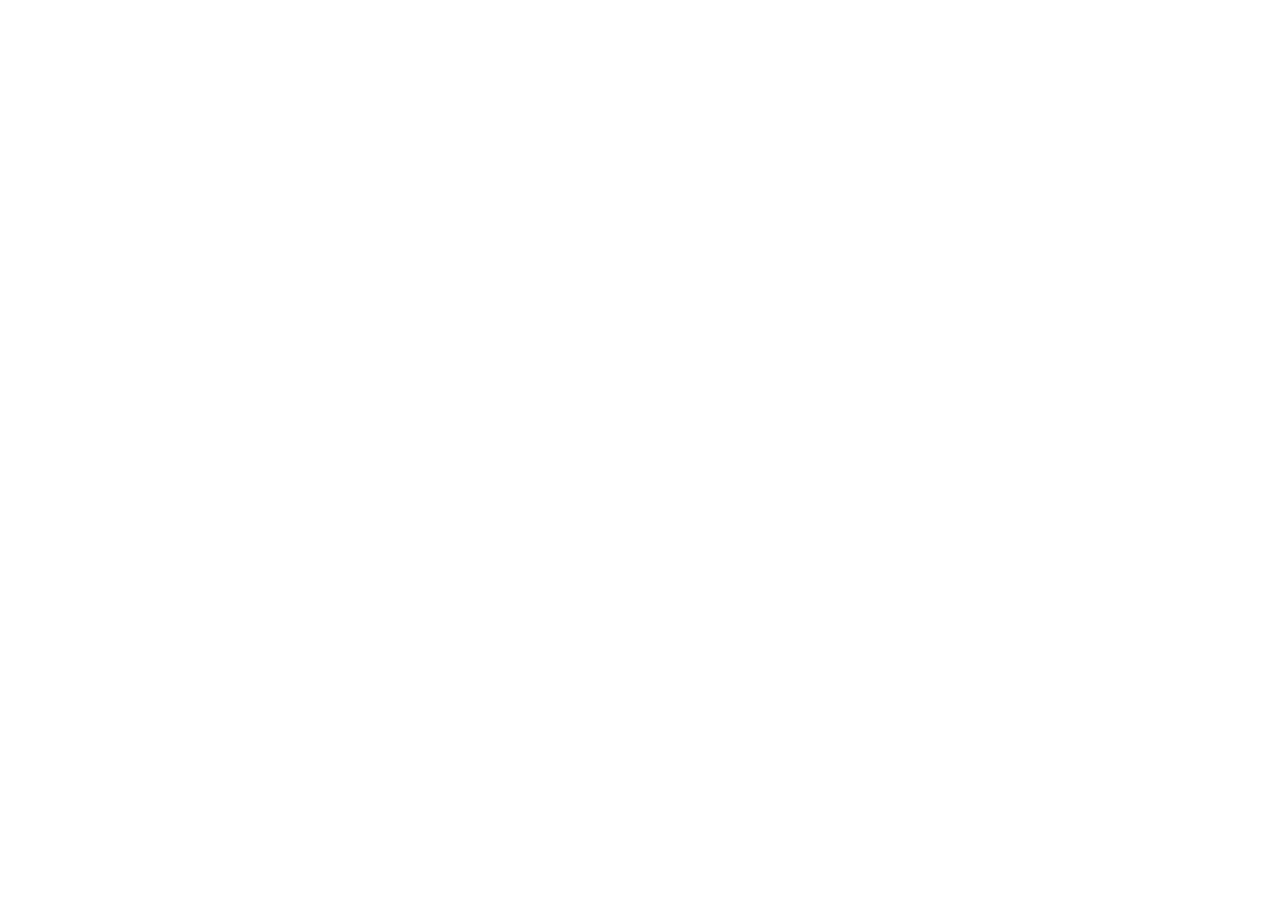
==== index.html @ f2976a32 "chore: add root page meta redirect for github pages deployment (Mon, Jun 15, 2026 10:31:16 PM)" ====
<html>
  <head>
    <meta http-equiv="refresh" content="0; url=./shelter/" />
    <title>Redirecting...</title>
  </head>
  <body>
    <p>If you are not redirected, <a href="./shelter/">click here</a>.</p>
  </body>
</html>
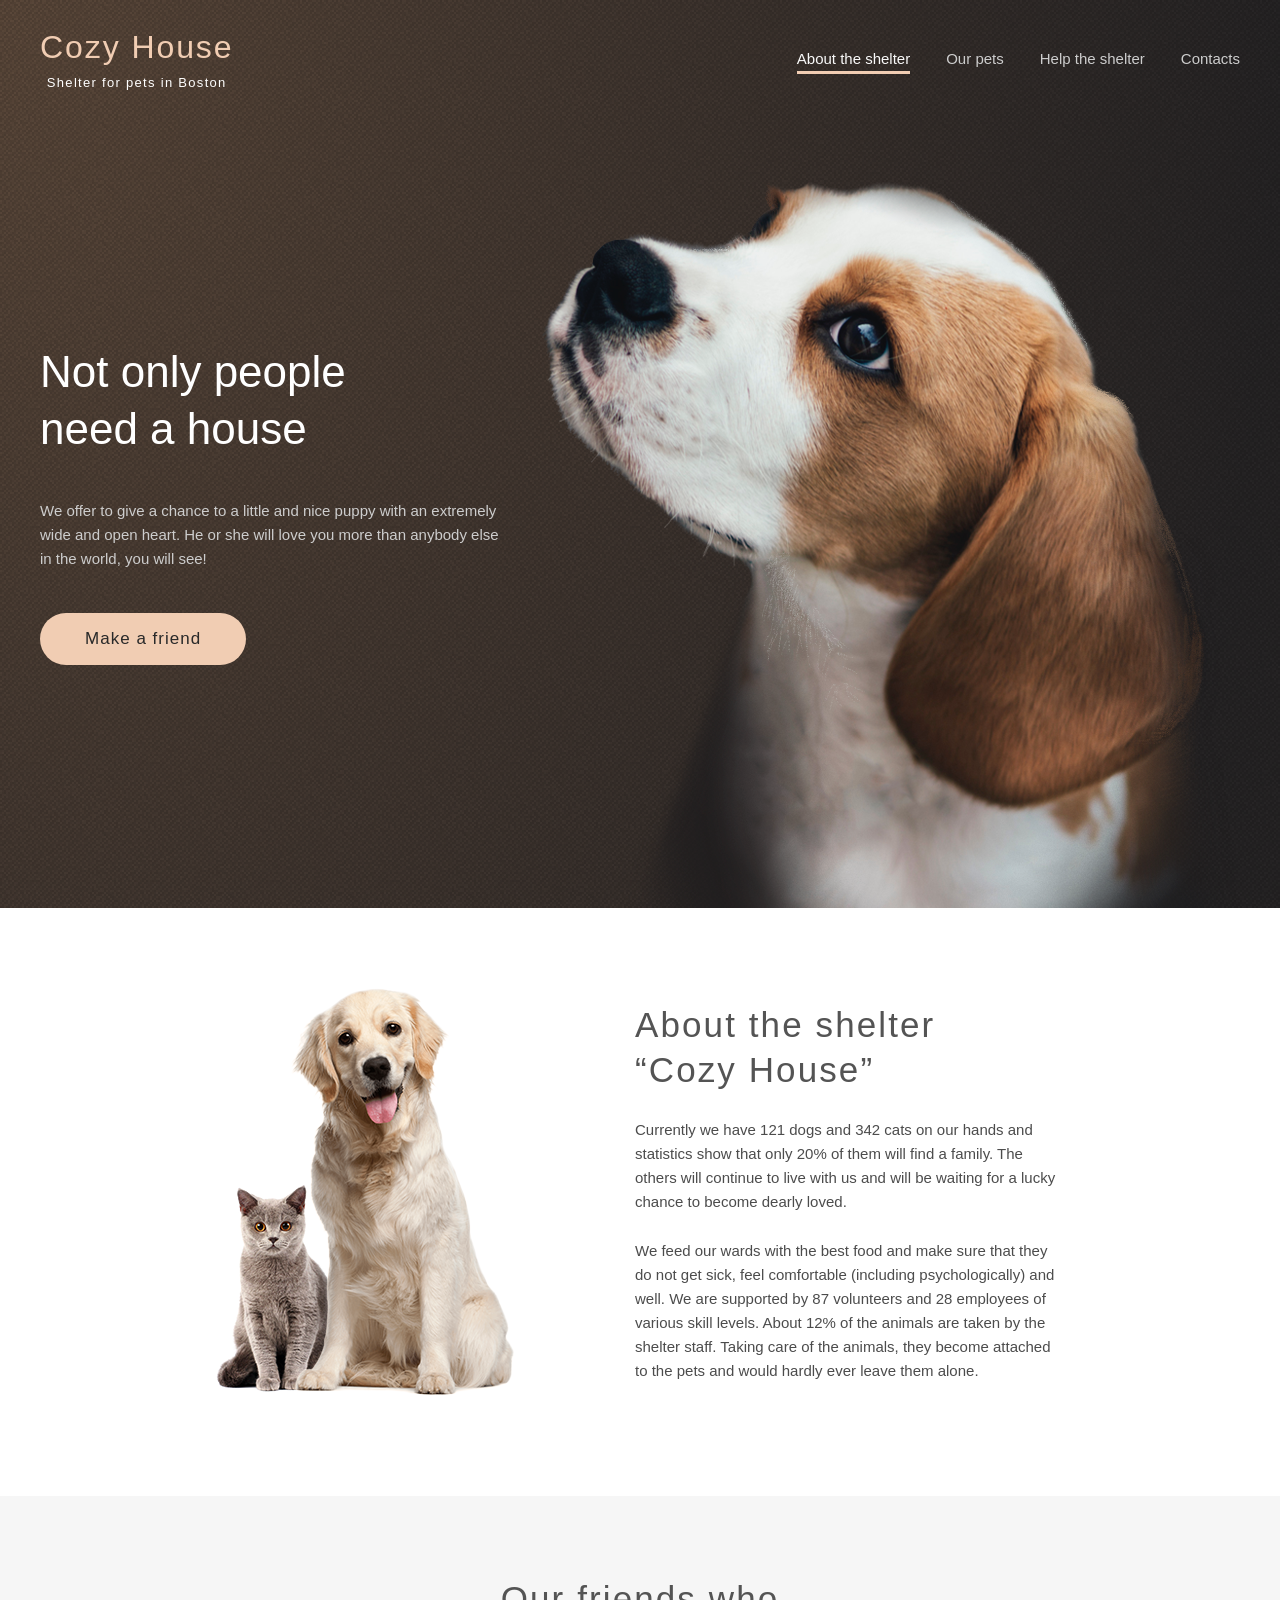
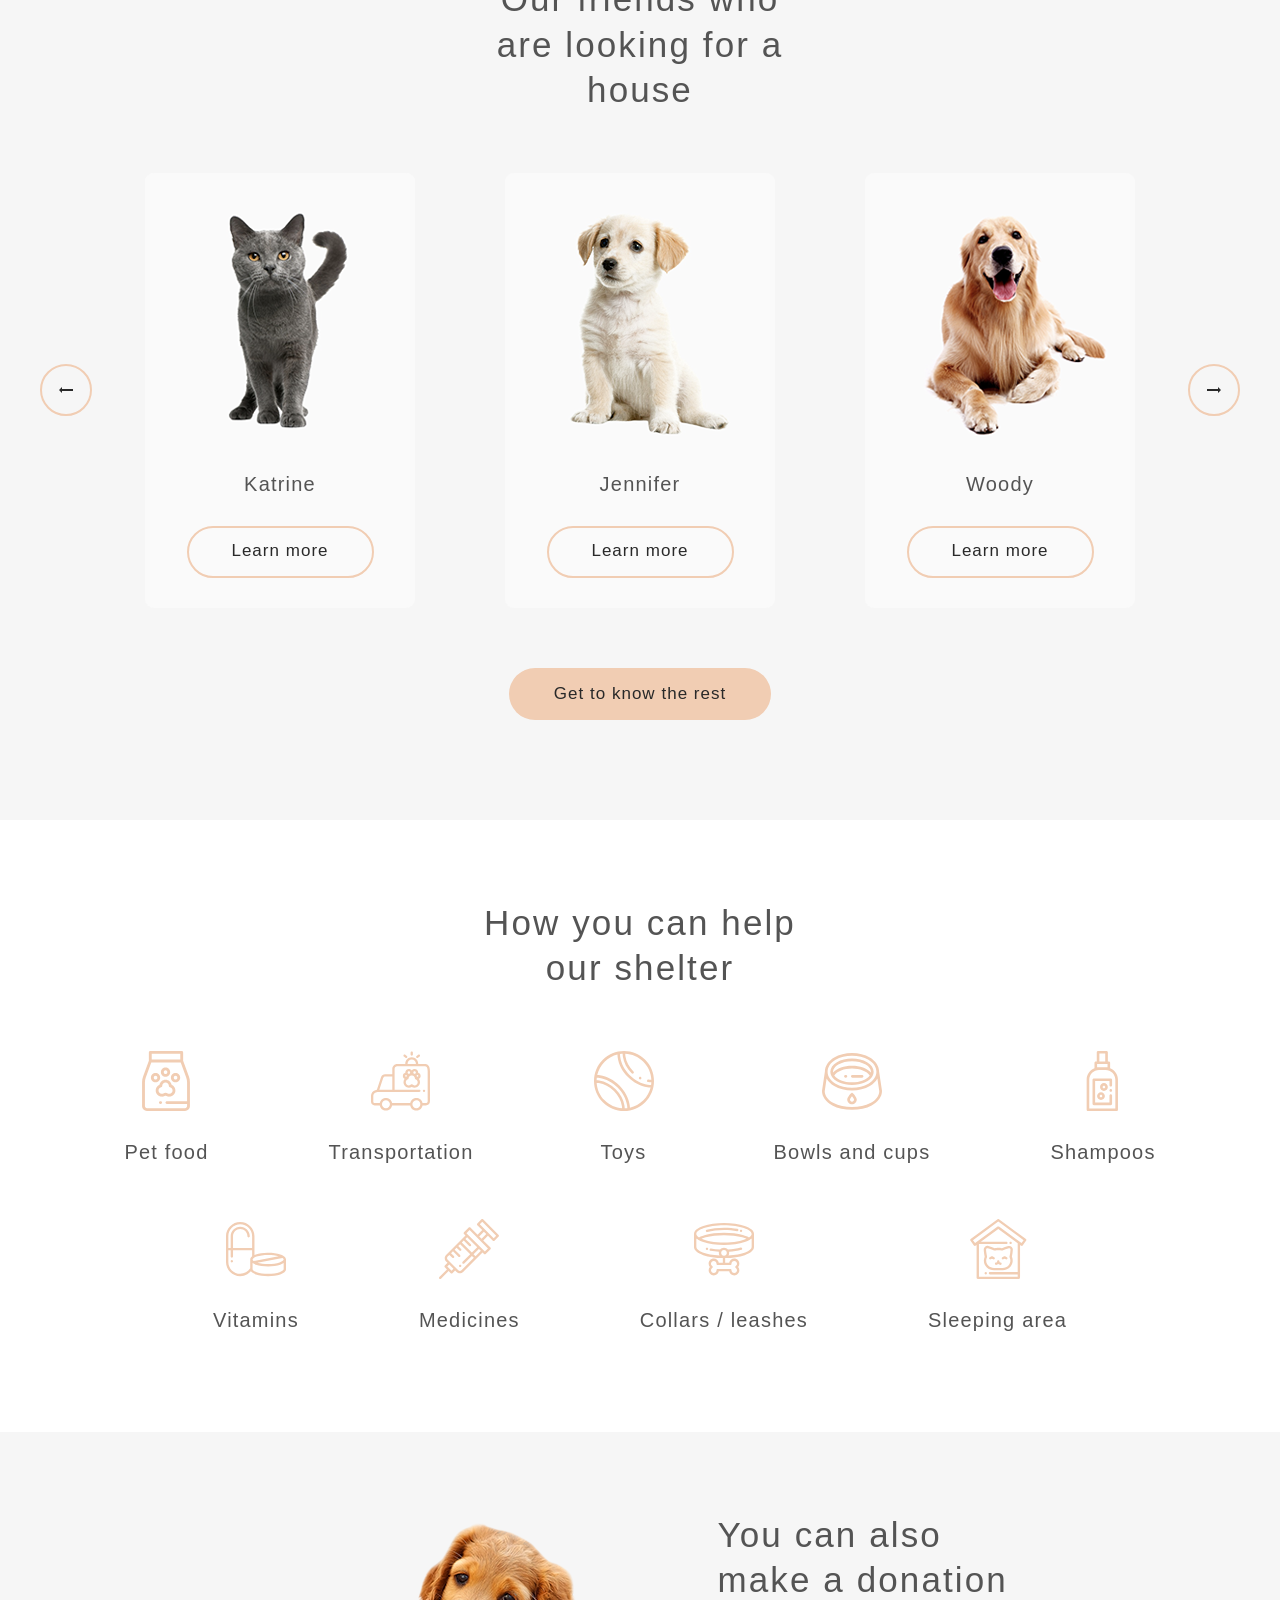
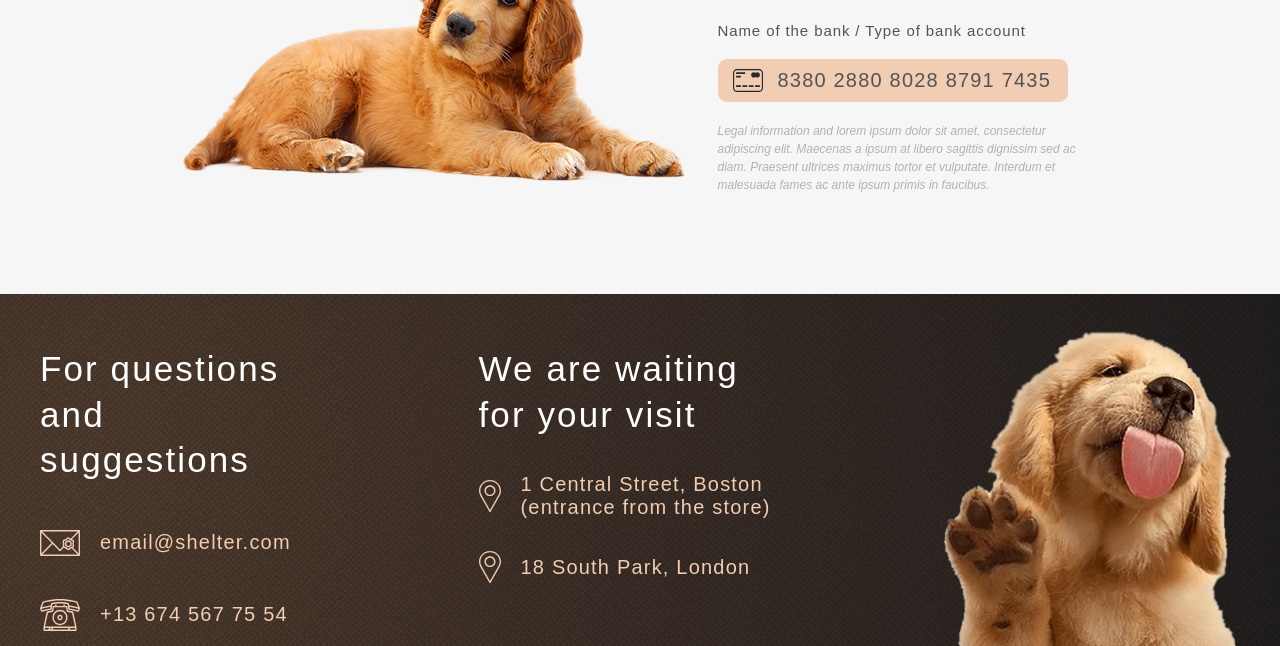
==== commit b276211b: "fix: resolve W3C validation errors inside index.html (Wed, Jun 17, 2026 10:55:46 AM)" ====
--- a/index.html
+++ b/index.html
@@ -1,6 +1,9 @@
-<html>
+<!doctype html>
+<html lang="en">
   <head>
     <meta http-equiv="refresh" content="0; url=./shelter/" />
+    <meta charset="UTF-8" />
+    <meta name="viewport" content="width=device-width, initial-scale=1.0" />
     <title>Redirecting...</title>
   </head>
   <body>
